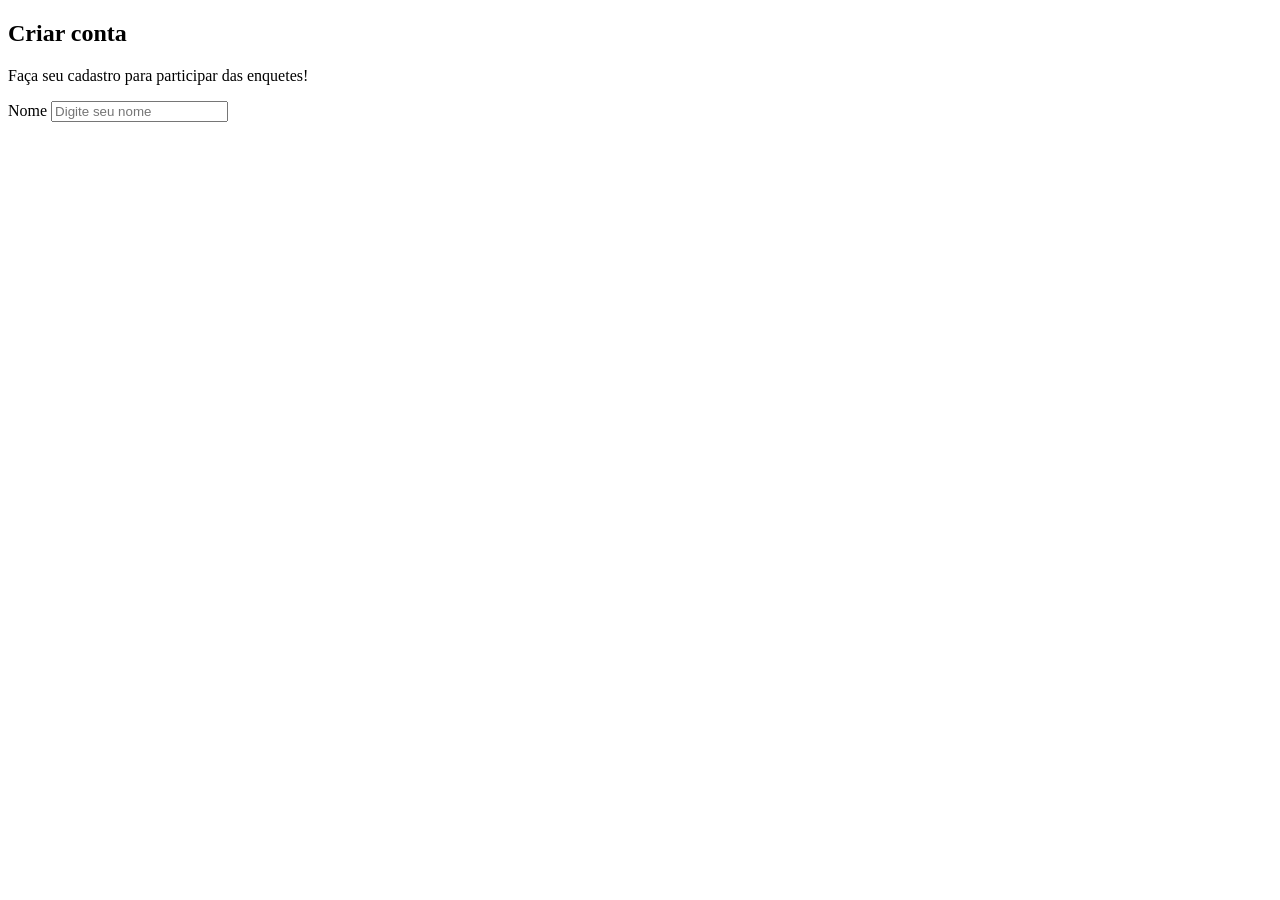
==== cadastro.html @ 1827cd3f "Create cadastro.html" ====
<!DOCTYPE html>
<html lang="pt-BR">

<head>
    <meta charset="UTF-8">
    <meta name="viewport" content="width=device-width, initial-scale=1.0">
    <title>Cadastro | VOCIFY</title>
</head>

<body>

    <main>
        <section class="cadastro-container">

            <h1>Criar conta</h1>
            <p>Faça seu cadastro para participar das enquetes!</p>

            <form id="formCadastro">

                <label for="nome">Nome</label>
                <input type="text" id="nome" placeholder="Digite seu nome" required>
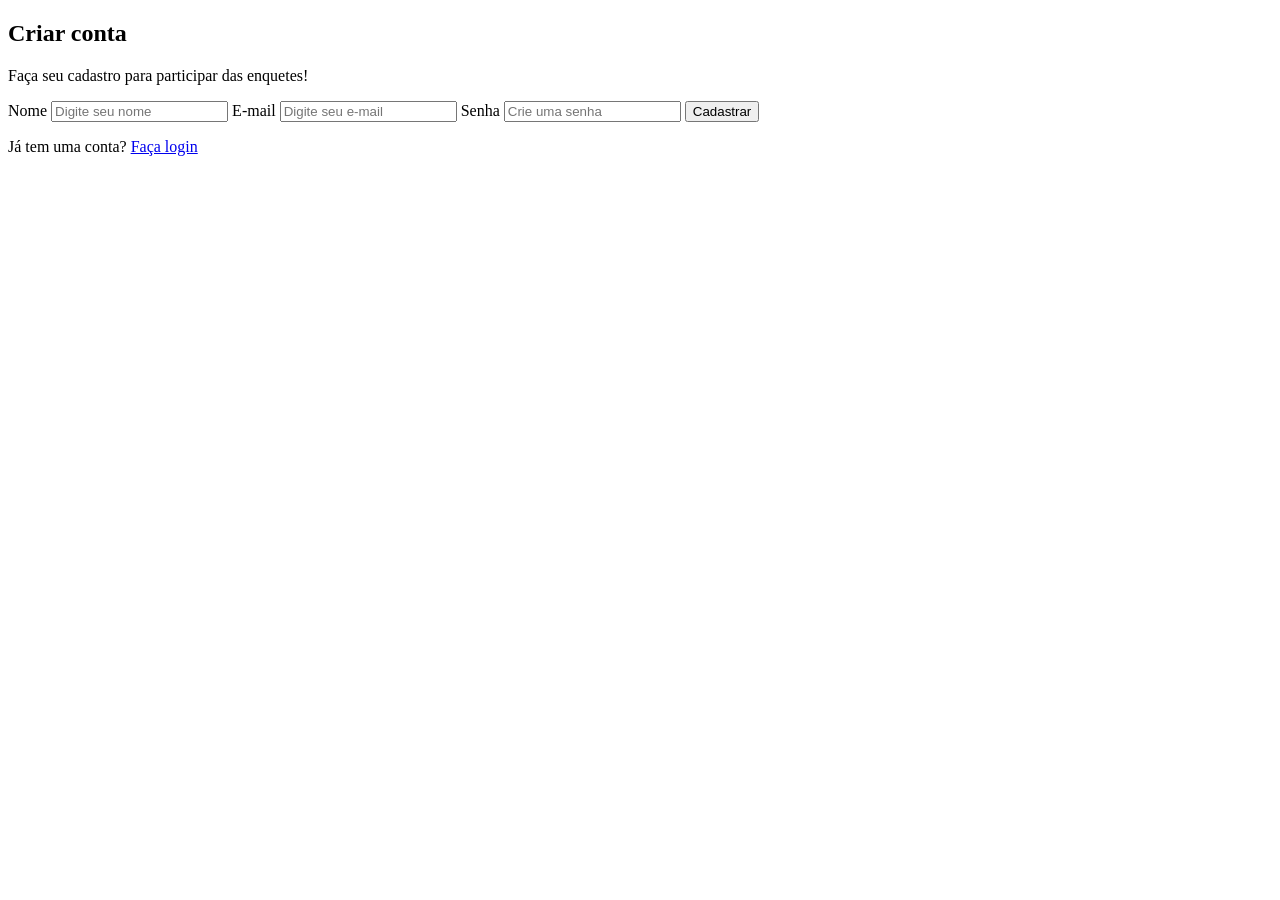
==== commit 1c0d343d: "Update cadastro.html" ====
--- a/cadastro.html
+++ b/cadastro.html
@@ -20,4 +20,23 @@
                 <label for="nome">Nome</label>
                 <input type="text" id="nome" placeholder="Digite seu nome" required>
 
-                +                <label for="email">E-mail</label>
+                <input type="email" id="email" placeholder="Digite seu e-mail" required>
+
+                <label for="senha">Senha</label>
+                <input type="password" id="senha" placeholder="Crie uma senha" required>
+
+                <button type="submit">Cadastrar</button>
+
+            </form>
+
+            <p>
+                Já tem uma conta?
+                <a href="login.html">Faça login</a>
+            </p>
+
+        </section>
+    </main>
+
+</body>
+</html>
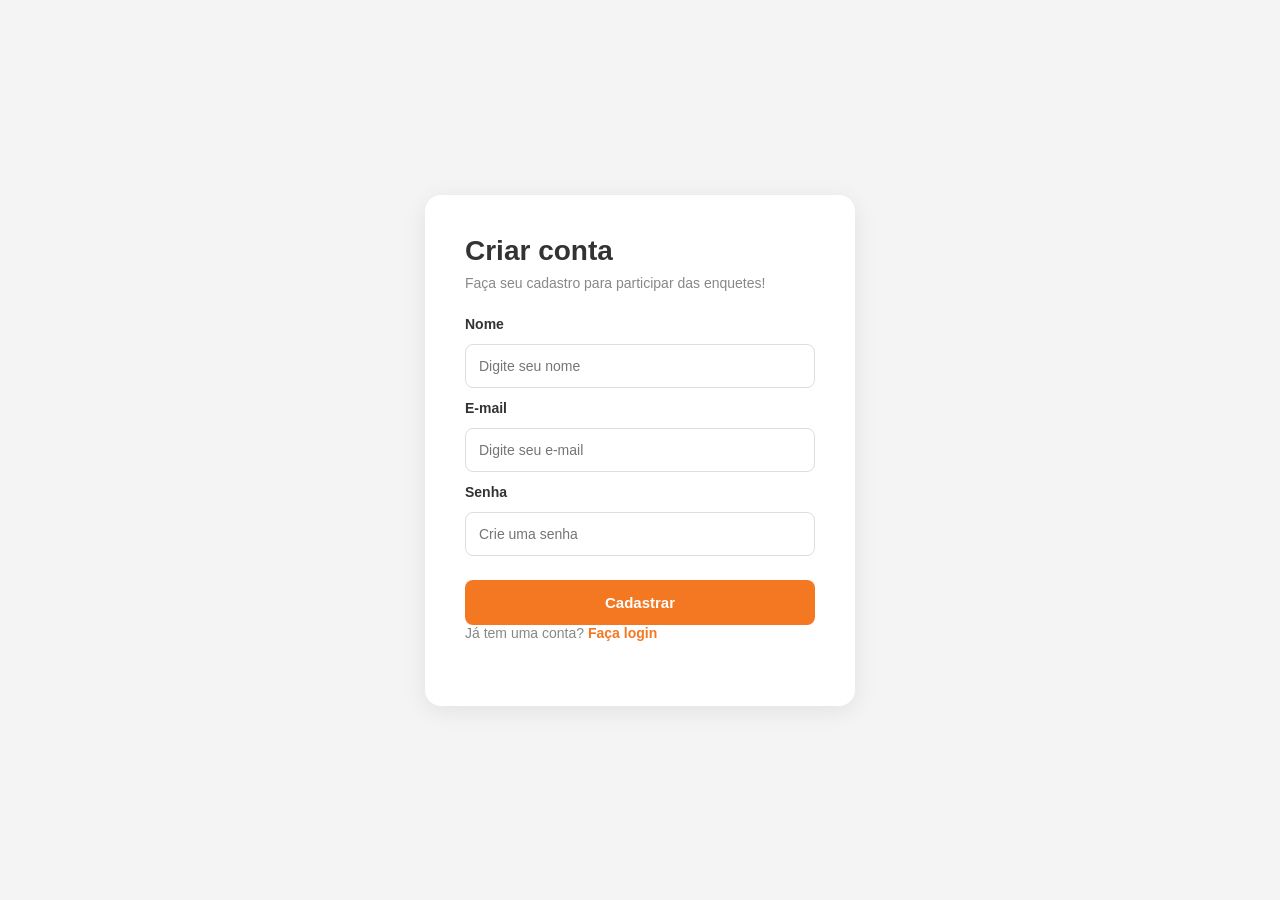
==== commit 7f7d0965: "Update cadastro.html" ====
--- a/cadastro.html
+++ b/cadastro.html
@@ -5,6 +5,7 @@
     <meta charset="UTF-8">
     <meta name="viewport" content="width=device-width, initial-scale=1.0">
     <title>Cadastro | VOCIFY</title>
+    <link rel="stylesheet" href="cadastro.css">
 </head>
 
 <body>
@@ -37,6 +38,6 @@
 
         </section>
     </main>
-
+<script src="cadastro.js"></script>
 </body>
 </html>
--- a/cadastro.css
+++ b/cadastro.css
@@ -0,0 +1,108 @@
+/* CONFIGURAÇÕES GERAIS */
+* {
+    margin: 0;
+    padding: 0;
+    box-sizing: border-box;
+}
+
+body {
+    font-family: Arial, Helvetica, sans-serif;
+    background-color: #F4F4F4;
+    color: #333333;
+}
+
+/* CENTRALIZAÇÃO */
+main {
+    min-height: 100vh;
+    display: flex;
+    justify-content: center;
+    align-items: center;
+    padding: 20px;
+}
+
+/* CAIXA DE CADASTRO */
+.cadastro-container {
+    background-color: #FFFFFF;
+    width: 100%;
+    max-width: 430px;
+    padding: 40px;
+    border-radius: 16px;
+    box-shadow: 0 5px 25px rgba(0, 0, 0, 0.08);
+}
+
+/* TÍTULO */
+.cadastro-container h1 {
+    font-size: 28px;
+    margin-bottom: 8px;
+}
+
+.cadastro-container > p {
+    color: #888888;
+    font-size: 14px;
+    margin-bottom: 25px;
+}
+
+/* FORMULÁRIO */
+#formCadastro {
+    display: flex;
+    flex-direction: column;
+    gap: 12px;
+}
+
+
+
+#formCadastro label {
+    font-size: 14px;
+    font-weight: bold;
+}
+
+#formCadastro input {
+    width: 100%;
+    padding: 13px;
+    border: 1px solid #DDDDDD;
+    border-radius: 8px;
+    font-size: 14px;
+    outline: none;
+    transition: 0.3s;
+}
+
+#formCadastro input:focus {
+    border-color: #F47721;
+    box-shadow: 0 0 0 3px rgba(244, 119, 33, 0.12);
+}
+
+/* BOTÃO */
+#formCadastro button {
+    background-color: #F47721;
+    color: #FFFFFF;
+    border: none;
+    padding: 14px;
+    border-radius: 8px;
+    font-size: 15px;
+    font-weight: bold;
+    cursor: pointer;
+    margin-top: 12px;
+    transition: 0.3s;
+}
+
+#formCadastro button:hover {
+    background-color: #D95F10;
+}
+
+/* LINK DE LOGIN */
+.cadastro-container a {
+    color: #F47721;
+    text-decoration: none;
+    font-weight: bold;
+}
+
+.cadastro-container a:hover {
+    text-decoration: underline;
+}
+
+/* RESPONSIVIDADE */
+@media (max-width: 480px) {
+    .cadastro-container {
+        padding: 28px 22px;
+    }
+}
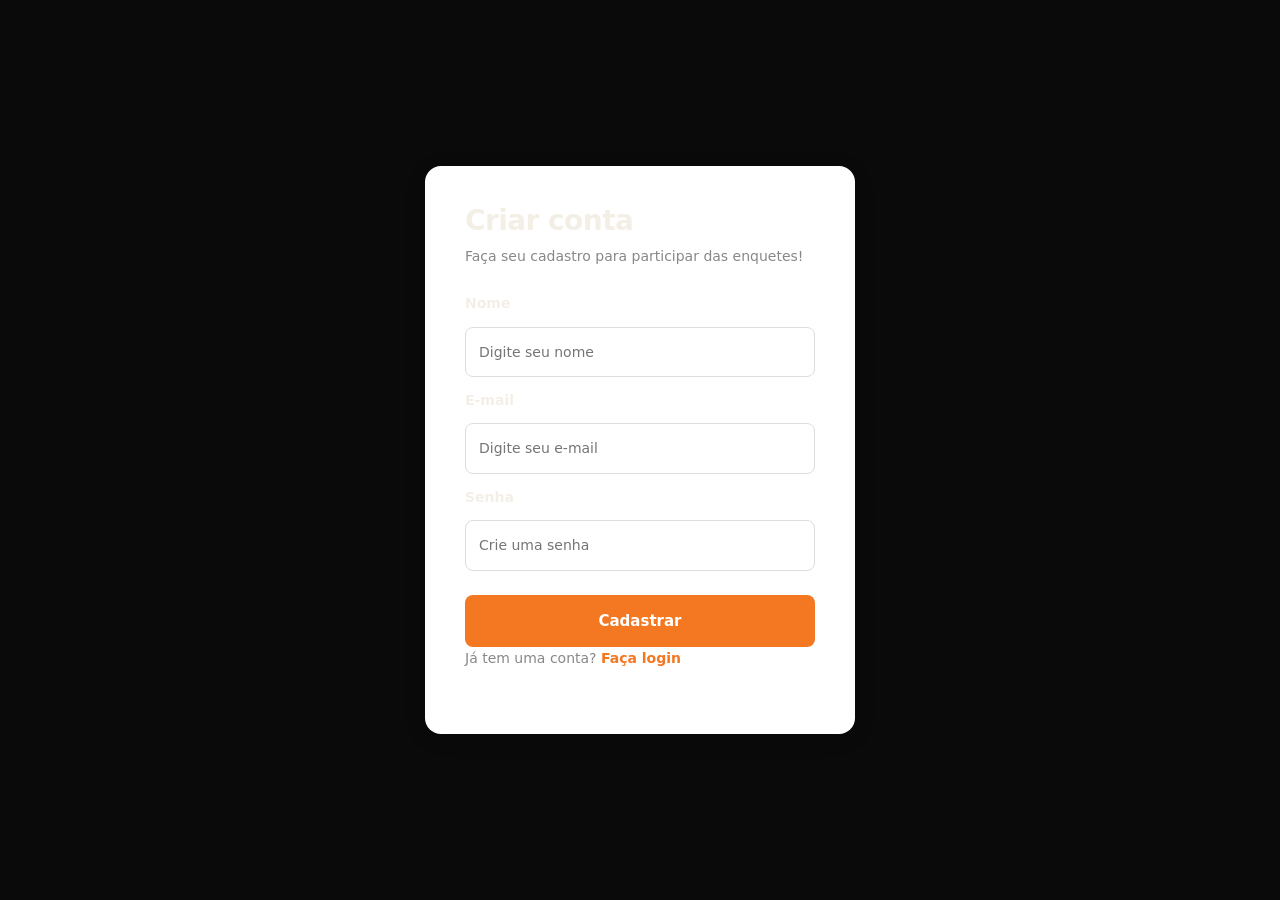
==== commit 90dd8267: "Update cadastro.html" ====
--- a/cadastro.html
+++ b/cadastro.html
@@ -6,6 +6,7 @@
     <meta name="viewport" content="width=device-width, initial-scale=1.0">
     <title>Cadastro | VOCIFY</title>
     <link rel="stylesheet" href="cadastro.css">
+     <link rel="stylesheet" href="css/global.css">
 </head>
 
 <body>
--- a/css/global.css
+++ b/css/global.css
@@ -0,0 +1,714 @@
+/* ==========================================================================
+   1. TOKENS
+   ========================================================================== */
+:root {
+
+  --cor-fundo: #0a0a0a;
+  --cor-superficie: #151515;
+  --cor-superficie-2: #1e1e1e;
+  --cor-borda: #2c2c2c;
+  --cor-texto: #f4efe6;
+  --cor-texto-suave: #a9a399;
+  --cor-papel: #f4efe6;            /* tom "papel" usado em cartazes/adesivos */
+  --cor-primaria: #ff6a13;         /* laranja principal */
+  --cor-primaria-hover: #ff8434;
+  --cor-destaque: #ffb400;         /* amarelo-âmbar do logo */
+  --cor-sucesso: #2fbf71;
+  --cor-erro: #ff4d4d;
+
+  /* Tipografia */
+  --fonte-titulo: "Bricolage Grotesque", "Segoe UI", system-ui, sans-serif;
+  --fonte-corpo: "DM Sans", "Segoe UI", system-ui, sans-serif;
+
+  /* Escala de tamanhos */
+  --texto-sm: 0.875rem;
+  --texto-base: 1rem;
+  --texto-lg: 1.125rem;
+  --texto-xl: 1.5rem;
+  --texto-2xl: clamp(2rem, 4vw + 1rem, 3.5rem);
+
+  /* Espaçamentos */
+  --espaco-1: 0.25rem;
+  --espaco-2: 0.5rem;
+  --espaco-3: 0.75rem;
+  --espaco-4: 1rem;
+  --espaco-5: 1.5rem;
+  --espaco-6: 2rem;
+  --espaco-7: 3rem;
+  --espaco-8: 4.5rem;
+
+  /* Bordas, sombras, transições */
+  --raio-sm: 0.5rem;
+  --raio-md: 1rem;
+  --raio-lg: 1.5rem;
+  --raio-pilula: 999px;
+  --sombra-card: 0 10px 30px rgba(0, 0, 0, 0.45);
+  --sombra-brilho: 0 0 0 3px rgba(255, 106, 19, 0.35);
+  --transicao: 0.2s ease;
+
+  /* Medidas de layout */
+  --largura-max: 1200px;
+  --altura-cabecalho: 72px;
+}
+
+/* ==========================================================================
+   2. RESET E BASE
+   ========================================================================== */
+*,
+*::before,
+*::after {
+  box-sizing: border-box;
+  margin: 0;
+  padding: 0;
+}
+
+html {
+  scroll-behavior: smooth;
+  scroll-padding-top: calc(var(--altura-cabecalho) + var(--espaco-4));
+  -webkit-text-size-adjust: 100%;
+}
+
+body {
+  min-height: 100vh;
+  display: flex;
+  flex-direction: column;
+  background-color: var(--cor-fundo);
+  color: var(--cor-texto);
+  font-family: var(--fonte-corpo);
+  font-size: var(--texto-base);
+  line-height: 1.6;
+}
+
+main {
+  flex: 1;
+}
+
+img,
+svg {
+  display: block;
+  max-width: 100%;
+}
+
+a {
+  color: inherit;
+  text-decoration: none;
+}
+
+ul {
+  list-style: none;
+}
+
+button,
+input,
+select,
+textarea {
+  font: inherit;
+  color: inherit;
+}
+
+button {
+  cursor: pointer;
+}
+
+h1,
+h2,
+h3,
+h4 {
+  font-family: var(--fonte-titulo);
+  line-height: 1.1;
+  letter-spacing: -0.02em;
+}
+
+
+:focus-visible {
+  outline: 3px solid var(--cor-destaque);
+  outline-offset: 3px;
+}
+
+/* ==========================================================================
+   3. UTILITÁRIOS E LAYOUT
+   ========================================================================== */
+.container {
+  width: 100%;
+  max-width: var(--largura-max);
+  margin-inline: auto;
+  padding-inline: var(--espaco-5);
+}
+
+.secao {
+  padding-block: var(--espaco-7);
+}
+
+.secao__cabecalho {
+  display: flex;
+  align-items: center;
+  justify-content: space-between;
+  gap: var(--espaco-4);
+  margin-bottom: var(--espaco-5);
+}
+
+.secao__titulo {
+  font-size: var(--texto-xl);
+}
+
+.link-ver-todas {
+  color: var(--cor-primaria);
+  font-weight: 600;
+  white-space: nowrap;
+  transition: color var(--transicao);
+}
+
+.link-ver-todas:hover {
+  color: var(--cor-destaque);
+}
+
+/* Texto visível apenas para leitores de tela */
+.sr-only {
+  position: absolute;
+  width: 1px;
+  height: 1px;
+  overflow: hidden;
+  clip: rect(0 0 0 0);
+  white-space: nowrap;
+}
+
+
+.pular-conteudo:focus {
+  top: var(--espaco-2);
+}
+
+/* Estado vazio: convida o usuário a agir */
+.estado-vazio {
+  grid-column: 1 / -1;
+  padding: var(--espaco-6);
+  text-align: center;
+  border: 2px dashed var(--cor-borda);
+  border-radius: var(--raio-md);
+  color: var(--cor-texto-suave);
+}
+
+
+
+/* ==========================================================================
+   4. BOTÕES
+   Uso: <button class="btn btn--primario">  |  btn--contorno  |  btn--fantasma
+   ========================================================================== */
+.btn {
+  display: inline-flex;
+  align-items: center;
+  justify-content: center;
+  gap: var(--espaco-2);
+  padding: 0.75rem 1.5rem;
+  border: 2px solid transparent;
+  border-radius: var(--raio-pilula);
+  font-weight: 700;
+  line-height: 1;
+  white-space: nowrap;
+  transition: transform var(--transicao), background-color var(--transicao),
+    border-color var(--transicao), color var(--transicao);
+}
+
+.btn:hover {
+  transform: translateY(-2px);
+}
+
+.btn:active {
+  transform: translateY(0);
+}
+
+.btn--primario {
+  background: var(--cor-primaria);
+  color: #0a0a0a;
+}
+
+.btn--primario:hover {
+  background: var(--cor-primaria-hover);
+}
+
+.btn--contorno {
+  border-color: var(--cor-primaria);
+  color: var(--cor-primaria);
+  background: transparent;
+}
+
+.btn--contorno:hover {
+  background: var(--cor-primaria);
+  color: #0a0a0a;
+}
+
+.btn--fantasma {
+  background: var(--cor-superficie-2);
+  color: var(--cor-texto);
+}
+
+.btn--fantasma:hover {
+  background: var(--cor-borda);
+}
+
+
+/* ==========================================================================
+   5. CHIPS E ETIQUETAS DE CATEGORIA
+   ========================================================================== */
+.chip {
+  display: inline-flex;
+  align-items: center;
+  gap: var(--espaco-2);
+  padding: 0.6rem 1.1rem;
+  border: 2px solid var(--cor-borda);
+  border-radius: var(--raio-pilula);
+  background: var(--cor-superficie);
+  color: var(--cor-texto);
+  font-weight: 600;
+  white-space: nowrap;
+  transition: border-color var(--transicao), background-color var(--transicao),
+    color var(--transicao);
+}
+
+.chip::before {
+  content: "";
+  width: 0.7rem;
+  height: 0.7rem;
+  border-radius: 50%;
+  background: var(--cor-cat, var(--cor-primaria));
+}
+
+.chip:hover {
+  border-color: var(--cor-cat, var(--cor-primaria));
+}
+
+.chip[aria-pressed="true"] {
+  background: var(--cor-cat, var(--cor-primaria));
+  border-color: var(--cor-cat, var(--cor-primaria));
+  color: #0a0a0a;
+}
+
+.chip[aria-pressed="true"]::before {
+  background: #0a0a0a;
+}
+
+/* Etiqueta pequena (usada dentro dos cards) */
+.etiqueta {
+  display: inline-flex;
+  align-items: center;
+  gap: var(--espaco-2);
+  padding: 0.2rem 0.7rem;
+  border-radius: var(--raio-pilula);
+  background: color-mix(in srgb, var(--cor-cat, var(--cor-primaria)) 18%, transparent);
+  color: var(--cor-cat, var(--cor-primaria));
+  font-size: var(--texto-sm);
+  font-weight: 600;
+}
+
+/* ==========================================================================
+   6. CARDS
+   ========================================================================== */
+.card {
+  background: var(--cor-superficie);
+  border: 1px solid var(--cor-borda);
+  border-radius: var(--raio-md);
+  padding: var(--espaco-5);
+  transition: border-color var(--transicao), transform var(--transicao);
+}
+
+.card--interativo:hover {
+  border-color: var(--cor-primaria);
+  transform: translateY(-3px);
+}
+
+
+/* ==========================================================================
+   7. FORMULÁRIOS
+   Reutilizável nas páginas de login, criação de enquete, categorias etc.
+   ========================================================================== */
+.campo {
+  display: flex;
+  flex-direction: column;
+  gap: var(--espaco-2);
+  margin-bottom: var(--espaco-4);
+}
+
+.campo__rotulo {
+  font-size: var(--texto-sm);
+  font-weight: 600;
+  color: var(--cor-texto-suave);
+}
+
+.campo__entrada {
+  width: 100%;
+  padding: 0.8rem 1rem;
+  background: var(--cor-superficie-2);
+  border: 2px solid var(--cor-borda);
+  border-radius: var(--raio-sm);
+  transition: border-color var(--transicao), box-shadow var(--transicao);
+}
+
+.campo__entrada::placeholder {
+  color: var(--cor-texto-suave);
+  opacity: 0.7;
+}
+
+.campo__entrada:focus {
+  outline: none;
+  border-color: var(--cor-primaria);
+  box-shadow: var(--sombra-brilho);
+}
+
+.campo__erro {
+  min-height: 1.2em;
+  font-size: var(--texto-sm);
+  color: var(--cor-erro);
+}
+/* ==========================================================================
+   8. CABEÇALHO E NAVEGAÇÃO
+   ========================================================================== */
+.cabecalho {
+  position: sticky;
+  top: 0;
+  z-index: 100;
+  height: var(--altura-cabecalho);
+  background: rgba(10, 10, 10, 0.85);
+  backdrop-filter: blur(12px);
+  border-bottom: 1px solid var(--cor-borda);
+}
+
+.cabecalho__interno {
+  height: 100%;
+  display: flex;
+  align-items: center;
+  gap: var(--espaco-5);
+}
+
+/* Marca: ícone circular */
+.marca {
+  display: flex;
+  align-items: center;
+  gap: var(--espaco-3);
+  margin-right: auto;
+}
+
+.marca__icone {
+  width: 44px;
+  height: 44px;
+}
+
+.marca__nome {
+  font-family: var(--fonte-titulo);
+  font-size: 1.75rem;
+  font-weight: 800;
+  letter-spacing: -0.03em;
+  color: var(--cor-destaque);
+  text-shadow: 2px 2px 0 var(--cor-primaria);
+}
+
+.menu__lista {
+  display: flex;
+  align-items: center;
+  gap: var(--espaco-1);
+}
+
+.menu__link {
+  display: block;
+  padding: 0.5rem 1rem;
+  border: 0;
+  background: transparent;
+  border-radius: var(--raio-pilula);
+  font-weight: 600;
+  color: var(--cor-texto-suave);
+  transition: color var(--transicao), background-color var(--transicao);
+}
+
+.menu__link:hover {
+  color: var(--cor-texto);
+  background: var(--cor-superficie-2);
+}
+
+.menu__link[aria-current="page"] {
+  color: var(--cor-primaria);
+  background: rgba(255, 106, 19, 0.12);
+}
+
+.cabecalho__conta {
+  display: flex;
+  align-items: center;
+  gap: var(--espaco-3);
+}
+
+.conta__nome {
+  font-weight: 600;
+  max-width: 12ch;
+  overflow: hidden;
+  text-overflow: ellipsis;
+  white-space: nowrap;
+}
+
+/* Botão hambúrguer (telinha pequena) */
+.cabecalho__menu-btn {
+  display: none;
+  flex-direction: column;
+  justify-content: center;
+  gap: 5px;
+  width: 44px;
+  height: 44px;
+  padding: 0 11px;
+  background: var(--cor-superficie-2);
+  border: 0;
+  border-radius: var(--raio-sm);
+}
+
+.cabecalho__menu-btn span {
+  height: 2px;
+  background: var(--cor-texto);
+  border-radius: 2px;
+  transition: transform var(--transicao), opacity var(--transicao);
+}
+
+.cabecalho__menu-btn[aria-expanded="true"] span:nth-child(1) {
+  transform: translateY(7px) rotate(45deg);
+}
+
+.cabecalho__menu-btn[aria-expanded="true"] span:nth-child(2) {
+  opacity: 0;
+}
+
+.cabecalho__menu-btn[aria-expanded="true"] span:nth-child(3) {
+  transform: translateY(-7px) rotate(-45deg);
+}
+
+
+/* ==========================================================================
+   9. RODAPÉ
+   ========================================================================== */
+.rodape {
+  margin-top: var(--espaco-8);
+  padding-block: var(--espaco-6);
+  border-top: 1px solid var(--cor-borda);
+  color: var(--cor-texto-suave);
+  font-size: var(--texto-sm);
+}
+
+.rodape__interno {
+  display: flex;
+  flex-wrap: wrap;
+  align-items: center;
+  justify-content: space-between;
+  gap: var(--espaco-4);
+}
+
+.rodape__link {
+  background: none;
+  border: 0;
+  color: var(--cor-primaria);
+  font-weight: 600;
+}
+
+.rodape__link:hover {
+  color: var(--cor-destaque);
+}
+
+/* ==========================================================================
+   10. MODAL (<dialog>)
+   ========================================================================== */
+.modal {
+  width: min(92vw, 520px);
+  max-height: 90vh;
+  margin: auto;
+  padding: 0;
+  overflow-y: auto;
+  background: var(--cor-superficie);
+  color: var(--cor-texto);
+  border: 1px solid var(--cor-borda);
+  border-radius: var(--raio-lg);
+  box-shadow: var(--sombra-card);
+}
+
+.modal::backdrop {
+  background: rgba(0, 0, 0, 0.75);
+  backdrop-filter: blur(4px);
+}
+
+/* Animação só quando o modal abre (resposta a uma ação do usuário) */
+.modal[open] {
+  animation: modal-entrada 0.25s ease;
+}
+
+@keyframes modal-entrada {
+  from {
+    opacity: 0;
+    transform: translateY(16px) scale(0.97);
+  }
+  to {
+    opacity: 1;
+    transform: none;
+  }
+}
+
+.modal__cabecalho {
+  display: flex;
+  align-items: center;
+  justify-content: space-between;
+  gap: var(--espaco-4);
+  padding: var(--espaco-5);
+  border-bottom: 1px solid var(--cor-borda);
+}
+
+.modal__titulo {
+  font-size: var(--texto-xl);
+}
+
+.modal__fechar {
+  width: 40px;
+  height: 40px;
+  display: grid;
+  place-items: center;
+  background: var(--cor-superficie-2);
+  border: 0;
+  border-radius: 50%;
+  font-size: 1.25rem;
+  line-height: 1;
+  transition: background-color var(--transicao);
+}
+
+.modal__fechar:hover {
+  background: var(--cor-primaria);
+  color: #0a0a0a;
+}
+
+.modal__corpo {
+  padding: var(--espaco-5);
+}
+
+.modal__corpo p + p,
+.modal__corpo p + h3,
+.modal__corpo ul + p {
+  margin-top: var(--espaco-4);
+}
+
+.autores {
+  margin-top: var(--espaco-3);
+  display: grid;
+  gap: var(--espaco-2);
+}
+
+.autores__item {
+  display: flex;
+  justify-content: space-between;
+  gap: var(--espaco-3);
+  padding: var(--espaco-3) var(--espaco-4);
+  background: var(--cor-superficie-2);
+  border-radius: var(--raio-sm);
+}
+
+.autores__funcao {
+  color: var(--cor-texto-suave);
+  font-size: var(--texto-sm);
+}
+
+/* ==========================================================================
+   11. TOAST (avisos rápidos)
+   ========================================================================== */
+.toast {
+  position: fixed;
+  left: 50%;
+  bottom: var(--espaco-5);
+  z-index: 300;
+  max-width: min(90vw, 420px);
+  padding: var(--espaco-3) var(--espaco-5);
+  background: var(--cor-papel);
+  color: #0a0a0a;
+  border-left: 6px solid var(--cor-primaria);
+  border-radius: var(--raio-sm);
+  font-weight: 600;
+  box-shadow: var(--sombra-card);
+  transform: translate(-50%, 150%);
+  transition: transform 0.3s ease;
+}
+
+.toast--visivel {
+  transform: translate(-50%, 0);
+}
+
+
+/* ==========================================================================
+   12. RESPONSIVIDADE (mínimo 320px)
+   ========================================================================== */
+@media (max-width: 900px) {
+  .cabecalho__menu-btn {
+    display: flex;
+  }
+
+  /* Menu vira um painel abaixo do cabeçalho */
+  .menu {
+    position: absolute;
+    top: var(--altura-cabecalho);
+    left: 0;
+    right: 0;
+    padding: var(--espaco-4) var(--espaco-5);
+    background: var(--cor-fundo);
+    border-bottom: 1px solid var(--cor-borda);
+    display: none;
+  }
+
+  .menu--aberto {
+    display: block;
+  }
+
+  .menu__lista {
+    flex-direction: column;
+    align-items: stretch;
+  }
+
+  .menu__link {
+    width: 100%;
+    text-align: left;
+  }
+
+  .marca {
+    margin-right: auto;
+  }
+}
+
+@media (max-width: 480px) {
+  :root {
+    --altura-cabecalho: 64px;
+  }
+
+  .container {
+    padding-inline: var(--espaco-4);
+  }
+
+  .marca__nome {
+    font-size: 1.4rem;
+  }
+
+  .marca__icone {
+    width: 38px;
+    height: 38px;
+  }
+
+  .cabecalho__interno {
+    gap: var(--espaco-3);
+  }
+
+  .conta__nome {
+    display: none;
+  }
+
+  .btn {
+    padding: 0.7rem 1.1rem;
+  }
+}
+
+/* ==========================================================================
+   13. ACESSIBILIDADE - respeita quem desativa animações no sistema
+   ========================================================================== */
+@media (prefers-reduced-motion: reduce) {
+  *,
+  *::before,
+  *::after {
+    animation-duration: 0.01ms !important;
+    animation-iteration-count: 1 !important;
+    transition-duration: 0.01ms !important;
+    scroll-behavior: auto !important;
+  }
+}
+
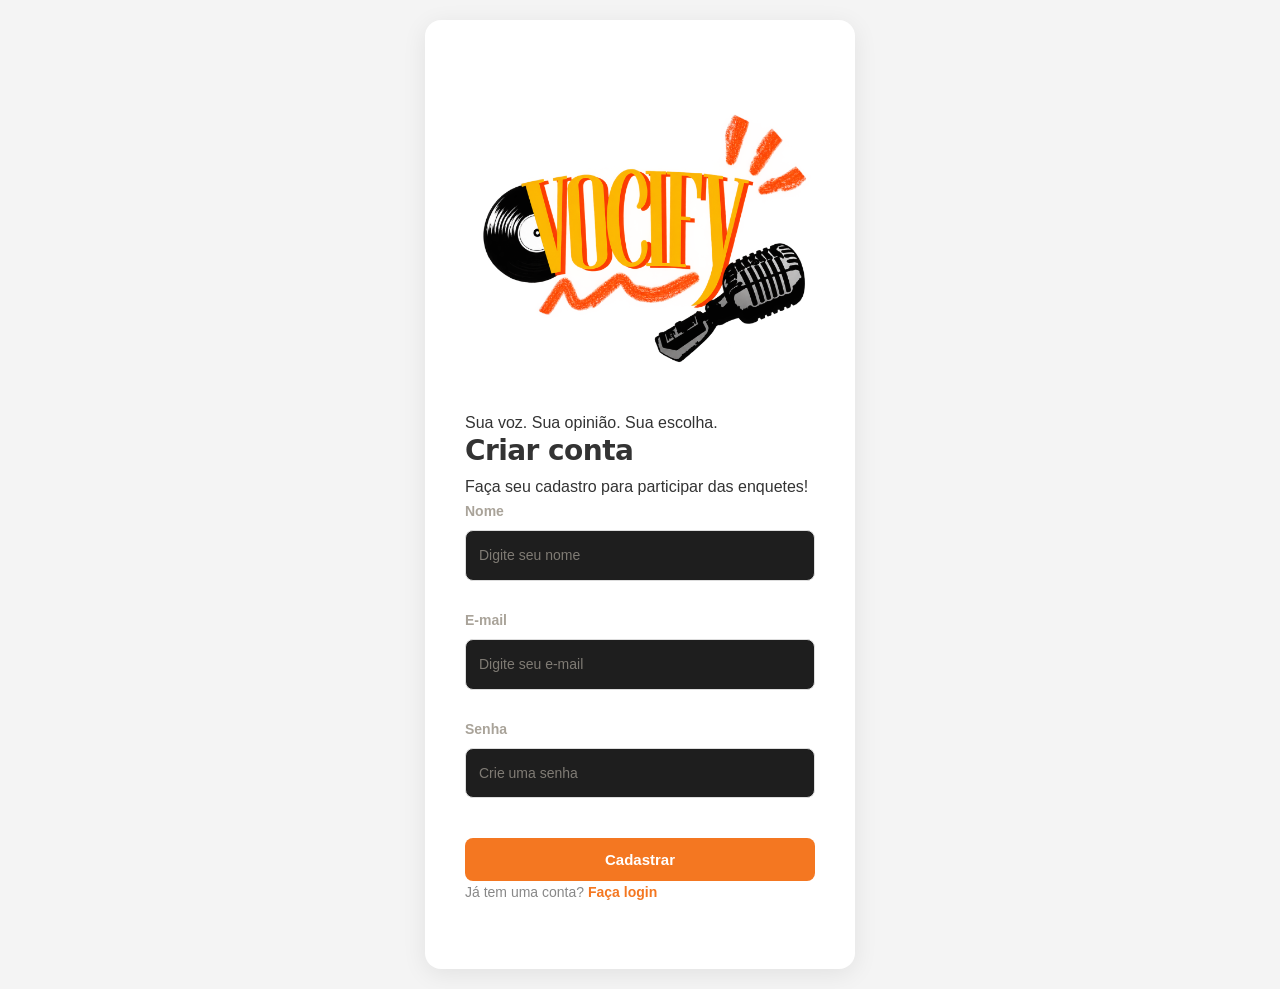
==== commit 4222bc77: "Update cadastro.html" ====
--- a/cadastro.html
+++ b/cadastro.html
@@ -1,44 +1,93 @@
+
 <!DOCTYPE html>
 <html lang="pt-BR">
 
 <head>
     <meta charset="UTF-8">
     <meta name="viewport" content="width=device-width, initial-scale=1.0">
+
     <title>Cadastro | VOCIFY</title>
+
+    <link rel="stylesheet" href="css/global.css">
     <link rel="stylesheet" href="cadastro.css">
-     <link rel="stylesheet" href="css/global.css">
 </head>
 
 <body>
 
-    <main>
+    <main class="cadastro-main">
+
         <section class="cadastro-container">
 
-            <h1>Criar conta</h1>
-            <p>Faça seu cadastro para participar das enquetes!</p>
+            <div class="cadastro-logo">
+                <img src="imgs/LogoVocify.png" alt="Logo VOCIFY">
+                <p>Sua voz. Sua opinião. Sua escolha.</p>
+            </div>
+
+            <div class="cadastro-conteudo">
+                <h1>Criar conta</h1>
+                <p>Faça seu cadastro para participar das enquetes!</p>
+            </div>
 
             <form id="formCadastro">
 
-                <label for="nome">Nome</label>
-                <input type="text" id="nome" placeholder="Digite seu nome" required>
+                <div class="campo">
+                    <label for="nome" class="campo__rotulo">
+                        Nome
+                    </label>
 
-                <label for="email">E-mail</label>
-                <input type="email" id="email" placeholder="Digite seu e-mail" required>
+                    <input
+                        type="text"
+                        id="nome"
+                        class="campo__entrada"
+                        placeholder="Digite seu nome"
+                        required
+                    >
+                </div>
 
-                <label for="senha">Senha</label>
-                <input type="password" id="senha" placeholder="Crie uma senha" required>
+                <div class="campo">
+                    <label for="email" class="campo__rotulo">
+                        E-mail
+                    </label>
 
-                <button type="submit">Cadastrar</button>
+                    <input
+                        type="email"
+                        id="email"
+                        class="campo__entrada"
+                        placeholder="Digite seu e-mail"
+                        required
+                    >
+                </div>
+
+                <div class="campo">
+                    <label for="senha" class="campo__rotulo">
+                        Senha
+                    </label>
+
+                    <input
+                        type="password"
+                        id="senha"
+                        class="campo__entrada"
+                        placeholder="Crie uma senha"
+                        required
+                    >
+                </div>
+
+                <button type="submit" class="btn btn--primario cadastro-botao">
+                    Cadastrar
+                </button>
 
             </form>
 
-            <p>
+            <p class="login-link">
                 Já tem uma conta?
                 <a href="login.html">Faça login</a>
             </p>
 
         </section>
+
     </main>
-<script src="cadastro.js"></script>
+
+    <script src="cadastro.js"></script>
+
 </body>
-</html>+</html>
--- a/css/global.css
+++ b/css/global.css
@@ -1,5 +1,10 @@
+
+
+
+
 /* ==========================================================================
    1. TOKENS
+   Mude as cores/medidas aqui e o site inteiro acompanha.
    ========================================================================== */
 :root {
 
@@ -9,10 +14,10 @@
   --cor-borda: #2c2c2c;
   --cor-texto: #f4efe6;
   --cor-texto-suave: #a9a399;
-  --cor-papel: #f4efe6;            /* tom "papel" usado em cartazes/adesivos */
-  --cor-primaria: #ff6a13;         /* laranja principal */
+  --cor-papel: #f4efe6;            
+  --cor-primaria: #ff6a13;         
   --cor-primaria-hover: #ff8434;
-  --cor-destaque: #ffb400;         /* amarelo-âmbar do logo */
+  --cor-destaque: #ffb400;         
   --cor-sucesso: #2fbf71;
   --cor-erro: #ff4d4d;
 
@@ -51,6 +56,7 @@
   --altura-cabecalho: 72px;
 }
 
+
 /* ==========================================================================
    2. RESET E BASE
    ========================================================================== */
@@ -120,10 +126,16 @@
 }
 
 
+[hidden] {
+  display: none !important;
+}
+
+
 :focus-visible {
   outline: 3px solid var(--cor-destaque);
   outline-offset: 3px;
 }
+
 
 /* ==========================================================================
    3. UTILITÁRIOS E LAYOUT
@@ -162,7 +174,7 @@
   color: var(--cor-destaque);
 }
 
-/* Texto visível apenas para leitores de tela */
+
 .sr-only {
   position: absolute;
   width: 1px;
@@ -173,11 +185,23 @@
 }
 
 
+.pular-conteudo {
+  position: absolute;
+  top: -100px;
+  left: var(--espaco-4);
+  z-index: 200;
+  padding: var(--espaco-2) var(--espaco-4);
+  background: var(--cor-primaria);
+  color: #000;
+  border-radius: var(--raio-sm);
+  font-weight: 700;
+}
+
 .pular-conteudo:focus {
   top: var(--espaco-2);
 }
 
-/* Estado vazio: convida o usuário a agir */
+
 .estado-vazio {
   grid-column: 1 / -1;
   padding: var(--espaco-6);
@@ -188,10 +212,8 @@
 }
 
 
-
 /* ==========================================================================
    4. BOTÕES
-   Uso: <button class="btn btn--primario">  |  btn--contorno  |  btn--fantasma
    ========================================================================== */
 .btn {
   display: inline-flex;
@@ -246,6 +268,7 @@
 }
 
 
+
 /* ==========================================================================
    5. CHIPS E ETIQUETAS DE CATEGORIA
    ========================================================================== */
@@ -286,7 +309,6 @@
   background: #0a0a0a;
 }
 
-/* Etiqueta pequena (usada dentro dos cards) */
 .etiqueta {
   display: inline-flex;
   align-items: center;
@@ -299,6 +321,7 @@
   font-weight: 600;
 }
 
+
 /* ==========================================================================
    6. CARDS
    ========================================================================== */
@@ -358,6 +381,8 @@
   font-size: var(--texto-sm);
   color: var(--cor-erro);
 }
+
+
 /* ==========================================================================
    8. CABEÇALHO E NAVEGAÇÃO
    ========================================================================== */
@@ -378,7 +403,6 @@
   gap: var(--espaco-5);
 }
 
-/* Marca: ícone circular */
 .marca {
   display: flex;
   align-items: center;
@@ -441,7 +465,6 @@
   white-space: nowrap;
 }
 
-/* Botão hambúrguer (telinha pequena) */
 .cabecalho__menu-btn {
   display: none;
   flex-direction: column;
@@ -505,8 +528,9 @@
   color: var(--cor-destaque);
 }
 
-/* ==========================================================================
-   10. MODAL (<dialog>)
+
+/* ==========================================================================
+   10. MODAL 
    ========================================================================== */
 .modal {
   width: min(92vw, 520px);
@@ -526,7 +550,6 @@
   backdrop-filter: blur(4px);
 }
 
-/* Animação só quando o modal abre (resposta a uma ação do usuário) */
 .modal[open] {
   animation: modal-entrada 0.25s ease;
 }
@@ -602,6 +625,7 @@
   color: var(--cor-texto-suave);
   font-size: var(--texto-sm);
 }
+
 
 /* ==========================================================================
    11. TOAST (avisos rápidos)
@@ -636,7 +660,6 @@
     display: flex;
   }
 
-  /* Menu vira um painel abaixo do cabeçalho */
   .menu {
     position: absolute;
     top: var(--altura-cabecalho);
@@ -689,7 +712,8 @@
     gap: var(--espaco-3);
   }
 
-  .conta__nome {
+  .conta__nome,
+  .conta__cadastro {
     display: none;
   }
 
@@ -698,8 +722,9 @@
   }
 }
 
-/* ==========================================================================
-   13. ACESSIBILIDADE - respeita quem desativa animações no sistema
+
+/* ==========================================================================
+   13. ACESSIBILIDADE -
    ========================================================================== */
 @media (prefers-reduced-motion: reduce) {
   *,
@@ -711,4 +736,3 @@
     scroll-behavior: auto !important;
   }
 }
-
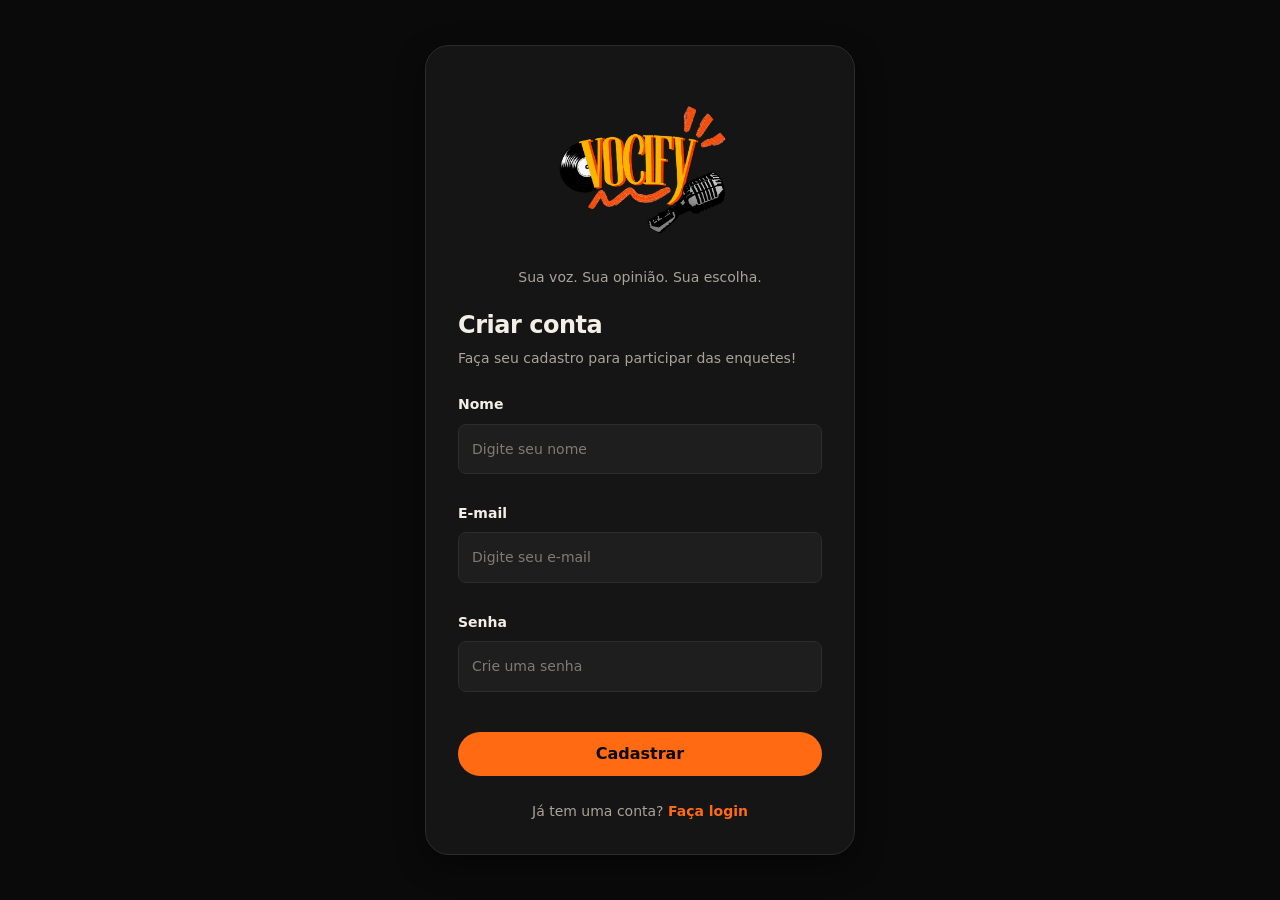
==== commit fc0842ff: "adicionando favicon" ====
--- a/cadastro.html
+++ b/cadastro.html
@@ -10,6 +10,7 @@
 
     <link rel="stylesheet" href="css/global.css">
     <link rel="stylesheet" href="cadastro.css">
+    <link rel="icon" type="image/png" href="imgs/Favicon.png">
 </head>
 
 <body>
--- a/cadastro.css
+++ b/cadastro.css
@@ -1,108 +1,123 @@
-/* CONFIGURAÇÕES GERAIS */
-* {
-    margin: 0;
-    padding: 0;
-    box-sizing: border-box;
-}
 
-body {
-    font-family: Arial, Helvetica, sans-serif;
-    background-color: #F4F4F4;
-    color: #333333;
-}
-
-/* CENTRALIZAÇÃO */
-main {
+/* ÁREA PRINCIPAL */
+.cadastro-main {
     min-height: 100vh;
     display: flex;
     justify-content: center;
     align-items: center;
-    padding: 20px;
+    padding: var(--espaco-6) var(--espaco-4);
 }
 
-/* CAIXA DE CADASTRO */
+/* CARTÃO DE CADASTRO */
 .cadastro-container {
-    background-color: #FFFFFF;
+    background-color: var(--cor-superficie);
     width: 100%;
     max-width: 430px;
-    padding: 40px;
-    border-radius: 16px;
-    box-shadow: 0 5px 25px rgba(0, 0, 0, 0.08);
+    padding: var(--espaco-6);
+    border-radius: var(--raio-lg);
+    border: 1px solid var(--cor-borda);
+    box-shadow: var(--sombra-card);
+}
+
+/* LOGO */
+.cadastro-logo {
+    display: flex;
+    flex-direction: column;
+    align-items: center;
+    text-align: center;
+    margin-bottom: var(--espaco-5);
+}
+
+.cadastro-logo img {
+    display: block;
+    width: 180px;
+    max-width: 100%;
+    height: auto;
+    object-fit: contain;
+}
+
+.cadastro-logo p {
+    color: var(--cor-texto-suave);
+    font-size: var(--texto-sm);
+    margin-top: var(--espaco-2);
 }
 
 /* TÍTULO */
-.cadastro-container h1 {
-    font-size: 28px;
-    margin-bottom: 8px;
+.cadastro-conteudo h1 {
+    color: var(--cor-texto);
+    font-family: var(--fonte-titulo);
+    font-size: var(--texto-xl);
+    margin-bottom: var(--espaco-2);
 }
 
-.cadastro-container > p {
-    color: #888888;
-    font-size: 14px;
-    margin-bottom: 25px;
+.cadastro-conteudo p {
+    color: var(--cor-texto-suave);
+    font-size: var(--texto-sm);
+    margin-bottom: var(--espaco-5);
 }
 
 /* FORMULÁRIO */
 #formCadastro {
     display: flex;
     flex-direction: column;
-    gap: 12px;
+    gap: var(--espaco-3);
 }
 
-
-
 #formCadastro label {
-    font-size: 14px;
-    font-weight: bold;
+    color: var(--cor-texto);
+    font-size: var(--texto-sm);
+    font-weight: 600;
 }
 
 #formCadastro input {
     width: 100%;
     padding: 13px;
-    border: 1px solid #DDDDDD;
-    border-radius: 8px;
-    font-size: 14px;
+    background-color: var(--cor-superficie-2);
+    color: var(--cor-texto);
+    border: 1px solid var(--cor-borda);
+    border-radius: var(--raio-sm);
+    font-size: var(--texto-sm);
     outline: none;
-    transition: 0.3s;
+    transition: var(--transicao);
 }
 
 #formCadastro input:focus {
-    border-color: #F47721;
-    box-shadow: 0 0 0 3px rgba(244, 119, 33, 0.12);
+    border-color: var(--cor-primaria);
+    box-shadow: var(--sombra-brilho);
 }
 
 /* BOTÃO */
-#formCadastro button {
-    background-color: #F47721;
-    color: #FFFFFF;
-    border: none;
-    padding: 14px;
-    border-radius: 8px;
-    font-size: 15px;
-    font-weight: bold;
-    cursor: pointer;
-    margin-top: 12px;
-    transition: 0.3s;
-}
-
-#formCadastro button:hover {
-    background-color: #D95F10;
+.cadastro-botao {
+    width: 100%;
+    margin-top: var(--espaco-3);
 }
 
 /* LINK DE LOGIN */
-.cadastro-container a {
-    color: #F47721;
-    text-decoration: none;
-    font-weight: bold;
+.login-link {
+    text-align: center;
+    margin-top: var(--espaco-5);
+    color: var(--cor-texto-suave);
+    font-size: var(--texto-sm);
 }
 
-.cadastro-container a:hover {
+.login-link a {
+    color: var(--cor-primaria);
+    text-decoration: none;
+    font-weight: 600;
+}
+
+.login-link a:hover {
+    color: var(--cor-primaria-hover);
     text-decoration: underline;
 }
 
 /* RESPONSIVIDADE */
 @media (max-width: 480px) {
     .cadastro-container {
-        padding: 28px 22px;
+        padding: var(--espaco-5) var(--espaco-4);
     }
-}+
+    .cadastro-logo img {
+        width: 150px;
+    }
+}
